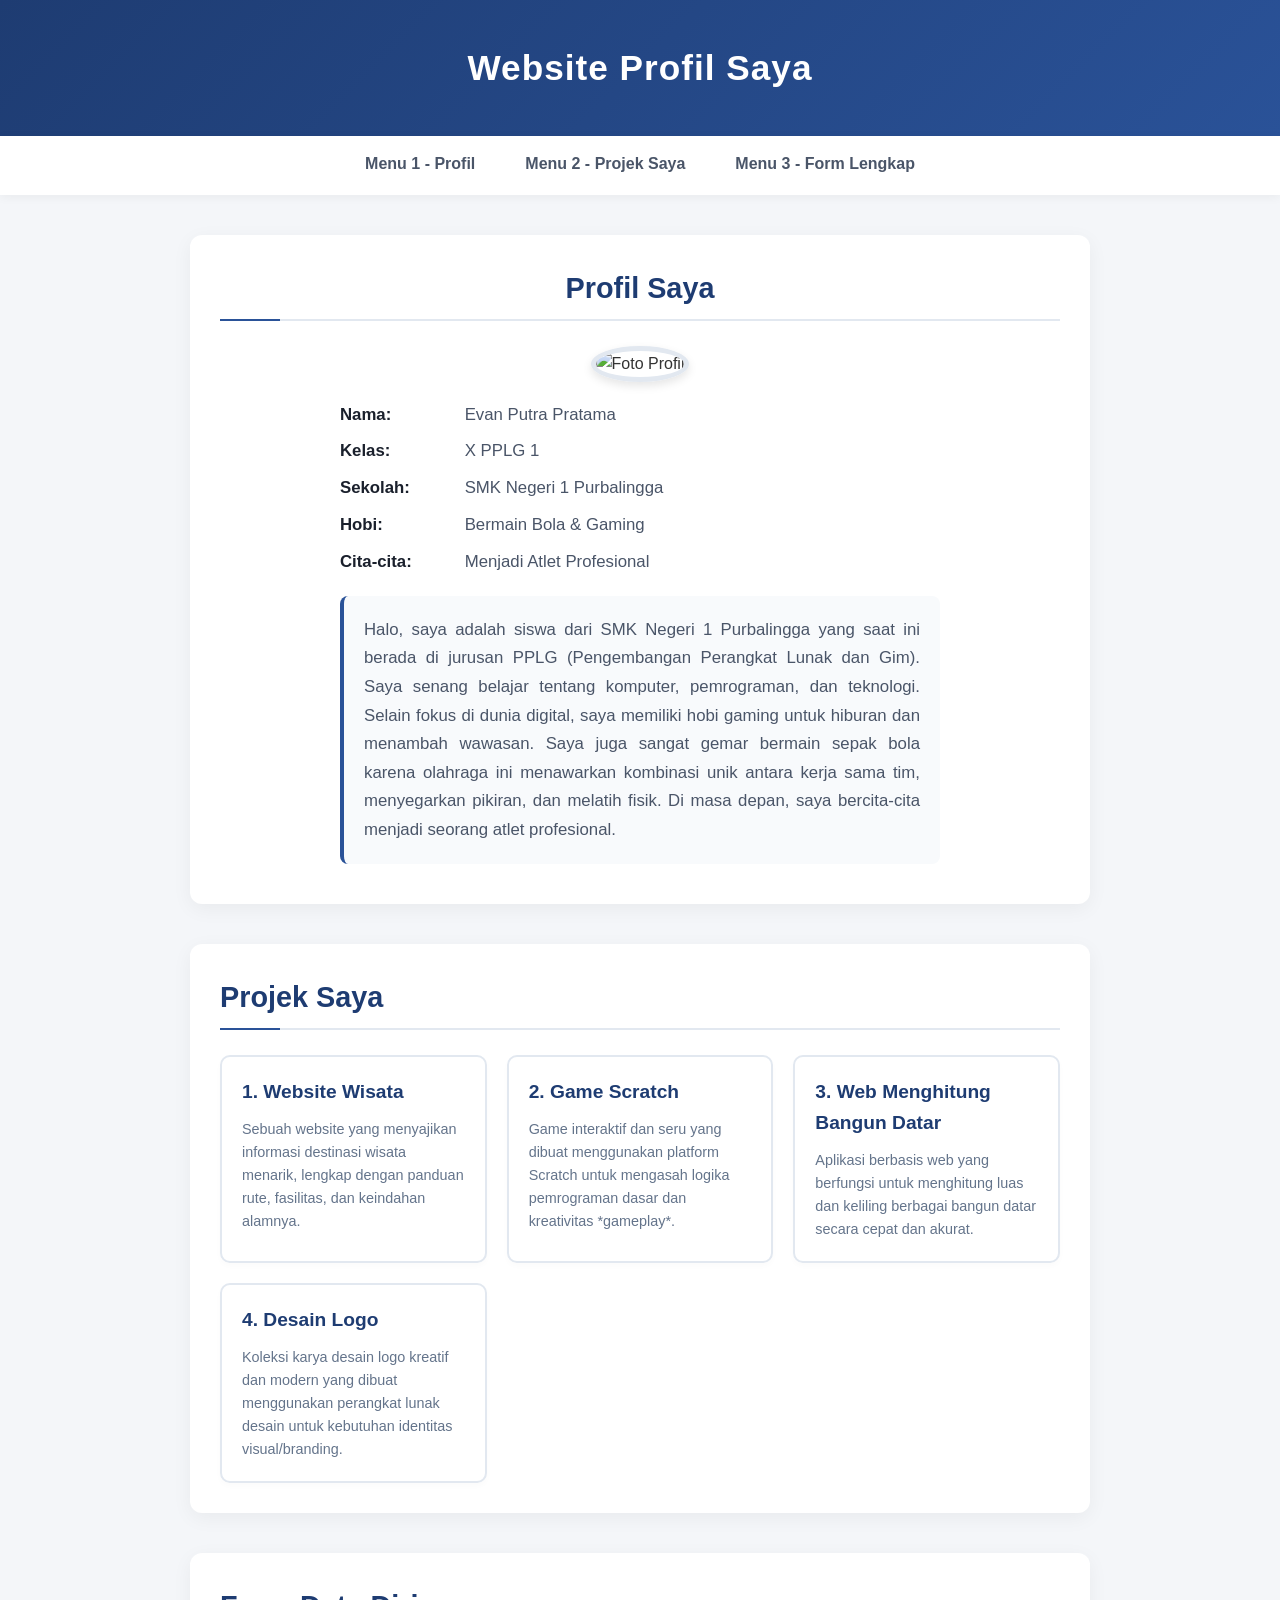
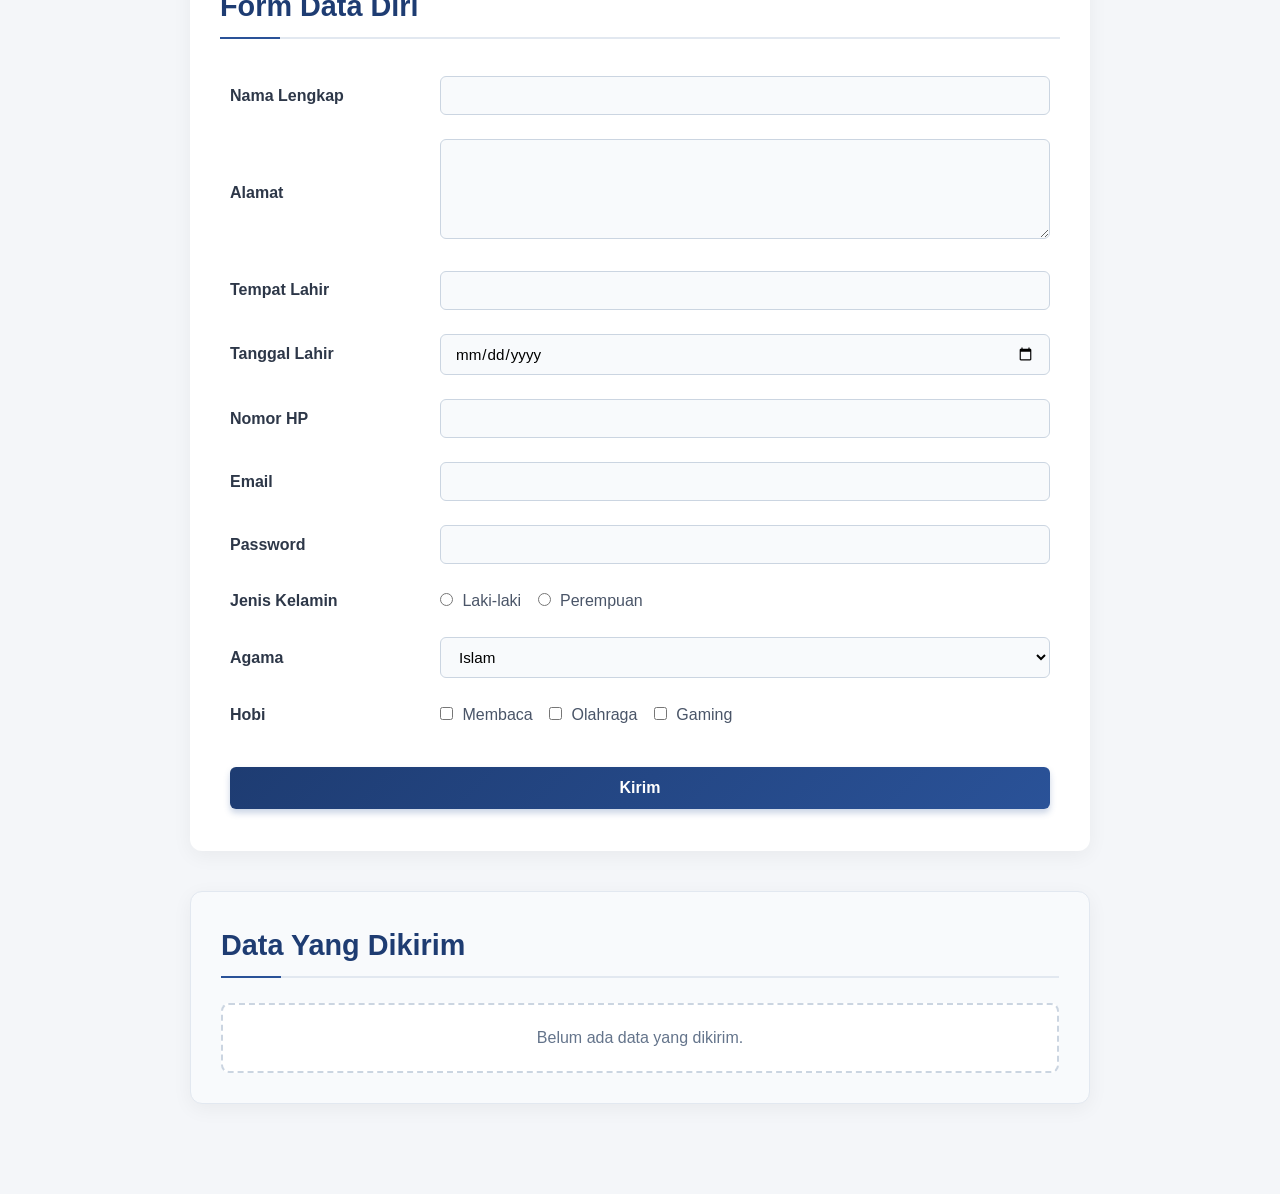
==== evan.html @ f022efb5 "Add files via upload" ====
<!DOCTYPE html>
<html lang="id">
<head>
    <meta charset="UTF-8">
    <meta name="viewport" content="width=device-width, initial-scale=1.0">
    <title>Website Profil dan Form</title>
    <link rel="stylesheet" href="evan.css">
</head>
<body>

    <header>
        <h1>Website Profil Saya</h1>
    </header>

    <nav>
        <a href="#profil">Menu 1 - Profil</a>
        <a href="#projek">Menu 2 - Projek Saya</a> <a href="#form">Menu 3 - Form Lengkap</a>
    </nav>

    <section id="profil" class="profil">
        <h2>Profil Saya</h2>
        <img src="c:\Users\Hype AMD\Downloads\foto_png.png" alt="Foto Profil">
        <p><b>Nama:</b> Evan Putra Pratama</p>
        <p><b>Kelas:</b> X PPLG 1</p>
        <p><b>Sekolah:</b> SMK Negeri 1 Purbalingga</p>
        <p><b>Hobi:</b> Bermain Bola & Gaming</p>
        <p><b>Cita-cita:</b> Menjadi Atlet Profesional</p>
        <p>
            Halo, saya adalah siswa dari SMK Negeri 1 Purbalingga yang saat ini berada di jurusan PPLG (Pengembangan Perangkat Lunak dan Gim). 
            Saya senang belajar tentang komputer, pemrograman, dan teknologi. Selain fokus di dunia digital, saya memiliki hobi gaming 
            untuk hiburan dan menambah wawasan. Saya juga sangat gemar bermain sepak bola karena olahraga ini menawarkan kombinasi unik 
            antara kerja sama tim, menyegarkan pikiran, dan melatih fisik. Di masa depan, saya bercita-cita menjadi seorang atlet profesional.
        </p>
    </section>

    <section id="projek" class="projek-container">
        <h2>Projek Saya</h2>
        <div class="projek-grid">
            
            <div class="projek-item">
                <h3>1. Website Wisata</h3>
                <p>Sebuah website yang menyajikan informasi destinasi wisata menarik, lengkap dengan panduan rute, fasilitas, dan keindahan alamnya.</p>
                </div>

            <div class="projek-item">
                <h3>2. Game Scratch</h3>
                <p>Game interaktif dan seru yang dibuat menggunakan platform Scratch untuk mengasah logika pemrograman dasar dan kreativitas *gameplay*.</p>
            </div>

            <div class="projek-item">
                <h3>3. Web Menghitung Bangun Datar</h3>
                <p>Aplikasi berbasis web yang berfungsi untuk menghitung luas dan keliling berbagai bangun datar secara cepat dan akurat.</p>
            </div>

            <div class="projek-item">
                <h3>4. Desain Logo</h3>
                <p>Koleksi karya desain logo kreatif dan modern yang dibuat menggunakan perangkat lunak desain untuk kebutuhan identitas visual/branding.</p>
            </div>

        </div>
    </section>

    <section id="form">
        <h2>Form Data Diri</h2>
        <form id="mainForm">
            <table>
                <tr>
                    <td>Nama Lengkap</td>
                    <td><input type="text" id="inputNama" required></td>
                </tr>
                <tr>
                    <td>Alamat</td>
                    <td><textarea id="inputAlamat" required></textarea></td>
                </tr>
                <tr>
                    <td>Tempat Lahir</td>
                    <td><input type="text" id="inputTempat" required></td>
                </tr>
                <tr>
                    <td>Tanggal Lahir</td>
                    <td><input type="date" id="inputTanggal" required></td>
                </tr>
                <tr>
                    <td>Nomor HP</td>
                    <td><input type="tel" id="inputHP" required></td>
                </tr>
                <tr>
                    <td>Email</td>
                    <td><input type="email" id="inputEmail" required></td>
                </tr>
                <tr>
                    <td>Password</td>
                    <td><input type="password" id="inputPassword" required></td>
                </tr>
                <tr>
                    <td>Jenis Kelamin</td>
                    <td>
                        <input type="radio" name="jk" value="Laki-laki" required> Laki-laki
                        <input type="radio" name="jk" value="Perempuan"> Perempuan
                    </td>
                </tr>
                <tr>
                    <td>Agama</td>
                    <td>
                        <select id="inputAgama">
                            <option value="Islam">Islam</option>
                            <option value="Kristen">Kristen</option>
                            <option value="Katolik">Katolik</option>
                            <option value="Hindu">Hindu</option>
                            <option value="Buddha">Buddha</option>
                        </select>
                    </td>
                </tr>
                <tr>
                    <td>Hobi</td>
                    <td>
                        <input type="checkbox" name="hobi" value="Membaca"> Membaca
                        <input type="checkbox" name="hobi" value="Olahraga"> Olahraga
                        <input type="checkbox" name="hobi" value="Gaming"> Gaming
                    </td>
                </tr>
                <tr>
                    <td colspan="2">
                        <button type="submit">Kirim</button>
                    </td>
                </tr>
            </table>
        </form>
    </section>

    <section id="hasilData">
        <h2>Data Yang Dikirim</h2>
        <div id="output">
            <p>Belum ada data yang dikirim.</p>
        </div>
    </section>

    <script src="evan.js"></script>
</body>
</html>
---- evan.css ----
* {
    box-sizing: border-box;
    margin: 0;
    padding: 0;
}

body {
    font-family: 'Segoe UI', Tahoma, Geneva, Verdana, sans-serif;
    line-height: 1.6;
    color: #333333;
    background-color: #f4f6f9;
    padding-bottom: 50px;
}


header {
    background: linear-gradient(135deg, #1e3c72 0%, #2a5298 100%);
    color: #ffffff;
    text-align: center;
    padding: 40px 20px;
    box-shadow: 0 4px 15px rgba(0, 0, 0, 0.1);
}

header h1 {
    font-size: 2.2rem;
    letter-spacing: 1px;
    font-weight: 700;
}


nav {
    background-color: #ffffff;
    display: flex;
    justify-content: center;
    position: sticky;
    top: 0;
    z-index: 1000;
    box-shadow: 0 2px 10px rgba(0, 0, 0, 0.05);
}

nav a {
    display: block;
    color: #4a5568;
    padding: 15px 25px;
    text-decoration: none;
    font-weight: 600;
    transition: all 0.3s ease;
    border-bottom: 3px solid transparent;
}

nav a:hover {
    color: #2a5298;
    background-color: #f8fafc;
    border-bottom: 3px solid #2a5298;
}


section {
    max-width: 900px;
    margin: 40px auto;
    padding: 30px;
    background-color: #ffffff;
    border-radius: 12px;
    box-shadow: 0 5px 20px rgba(0, 0, 0, 0.05);
}

section h2 {
    color: #1e3c72;
    font-size: 1.8rem;
    margin-bottom: 25px;
    position: relative;
    padding-bottom: 8px;
    border-bottom: 2px solid #e2e8f0;
}

section h2::after {
    content: '';
    position: absolute;
    bottom: -2px;
    left: 0;
    width: 60px;
    height: 2px;
    background-color: #2a5298;
}


.profil {
    text-align: center;
}

.profil img {
    width: 180px;
    height: 180px;
    border-radius: 50%;
    object-fit: cover;
    margin-bottom: 20px;
    border: 5px solid #e2e8f0;
    box-shadow: 0 4px 10px rgba(0, 0, 0, 0.1);
    transition: transform 0.3s ease;
}

.profil img:hover {
    transform: scale(1.05);
}

.profil p {
    font-size: 1.05rem;
    margin-bottom: 10px;
    color: #4a5568;
    text-align: left;
    max-width: 600px;
    margin-left: auto;
    margin-right: auto;
}

.profil p b {
    color: #1a202c;
    display: inline-block;
    width: 120px;
}


.profil p:last-child {
    text-align: justify;
    margin-top: 20px;
    padding: 20px;
    background-color: #f8fafc;
    border-radius: 8px;
    border-left: 4px solid #2a5298;
    line-height: 1.7;
}


.projek-grid {
    display: grid;
    grid-template-columns: repeat(auto-fit, minmax(200px, 1fr));
    gap: 20px;
    margin-top: 20px;
}

.projek-item {
    background-color: #ffffff;
    border: 2px solid #e2e8f0; 
    border-radius: 10px;
    padding: 20px;
    box-shadow: 0 3px 6px rgba(0, 0, 0, 0.02);
    transition: all 0.3s ease;
}


.projek-item:hover {
    border-color: #2a5298;
    transform: translateY(-5px); 
    box-shadow: 0 10px 20px rgba(42, 82, 152, 0.12); 
}

.projek-item h3 {
    color: #1e3c72;
    font-size: 1.2rem;
    margin-bottom: 10px;
    font-weight: 600;
}

.projek-item p {
    color: #64748b;
    font-size: 0.9rem;
    line-height: 1.6;
}


form {
    width: 100%;
}

table {
    width: 100%;
    border-collapse: collapse;
}

td {
    padding: 12px 10px;
    vertical-align: middle;
    color: #4a5568;
}

td:first-child {
    width: 25%;
    font-weight: 600;
    color: #2d3748;
}

/* Desain Input Form */
input[type="text"],
input[type="date"],
input[type="tel"],
input[type="email"],
input[type="password"],
textarea,
select {
    width: 100%;
    padding: 10px 14px;
    border: 1px solid #cbd5e1;
    border-radius: 6px;
    font-family: inherit;
    font-size: 0.95rem;
    background-color: #f8fafc;
    transition: all 0.3s ease;
}

/* Efek saat form diklik/fokus */
input:focus,
textarea:focus,
select:focus {
    outline: none;
    border-color: #2a5298;
    background-color: #ffffff;
    box-shadow: 0 0 0 3px rgba(42, 82, 152, 0.15);
}

textarea {
    height: 100px;
    resize: vertical;
}


input[type="radio"],
input[type="checkbox"] {
    margin-right: 5px;
    margin-left: 12px;
    cursor: pointer;
}

input[type="radio"]:first-child,
input[type="checkbox"]:first-child {
    margin-left: 0;
}


button[type="submit"] {
    background: linear-gradient(135deg, #1e3c72 0%, #2a5298 100%);
    color: white;
    border: none;
    padding: 12px 30px;
    font-size: 1rem;
    font-weight: 600;
    border-radius: 6px;
    cursor: pointer;
    box-shadow: 0 4px 6px rgba(42, 82, 152, 0.25);
    transition: all 0.3s ease;
    width: 100%;
    margin-top: 15px;
}

button[type="submit"]:hover {
    opacity: 0.95;
    transform: translateY(-2px);
}


#hasilData {
    background-color: #f8fafc;
    border: 1px solid #e2e8f0;
}

#output {
    background-color: #ffffff;
    padding: 20px;
    border-radius: 8px;
    border: 2px dashed #cbd5e1;
    color: #64748b;
    text-align: center;
}


@media (max-width: 768px) {
    section {
        margin: 20px 15px;
        padding: 20px;
    }

    nav {
        flex-direction: column;
    }

    nav a {
        width: 100%;
        text-align: center;
        padding: 12px;
    }

    .projek-grid {
        grid-template-columns: 1fr; 
    }

    td {
        display: block;
        width: 100% !important;
        padding: 6px 0;
    }
    
    td:first-child {
        margin-top: 10px;
    }
}
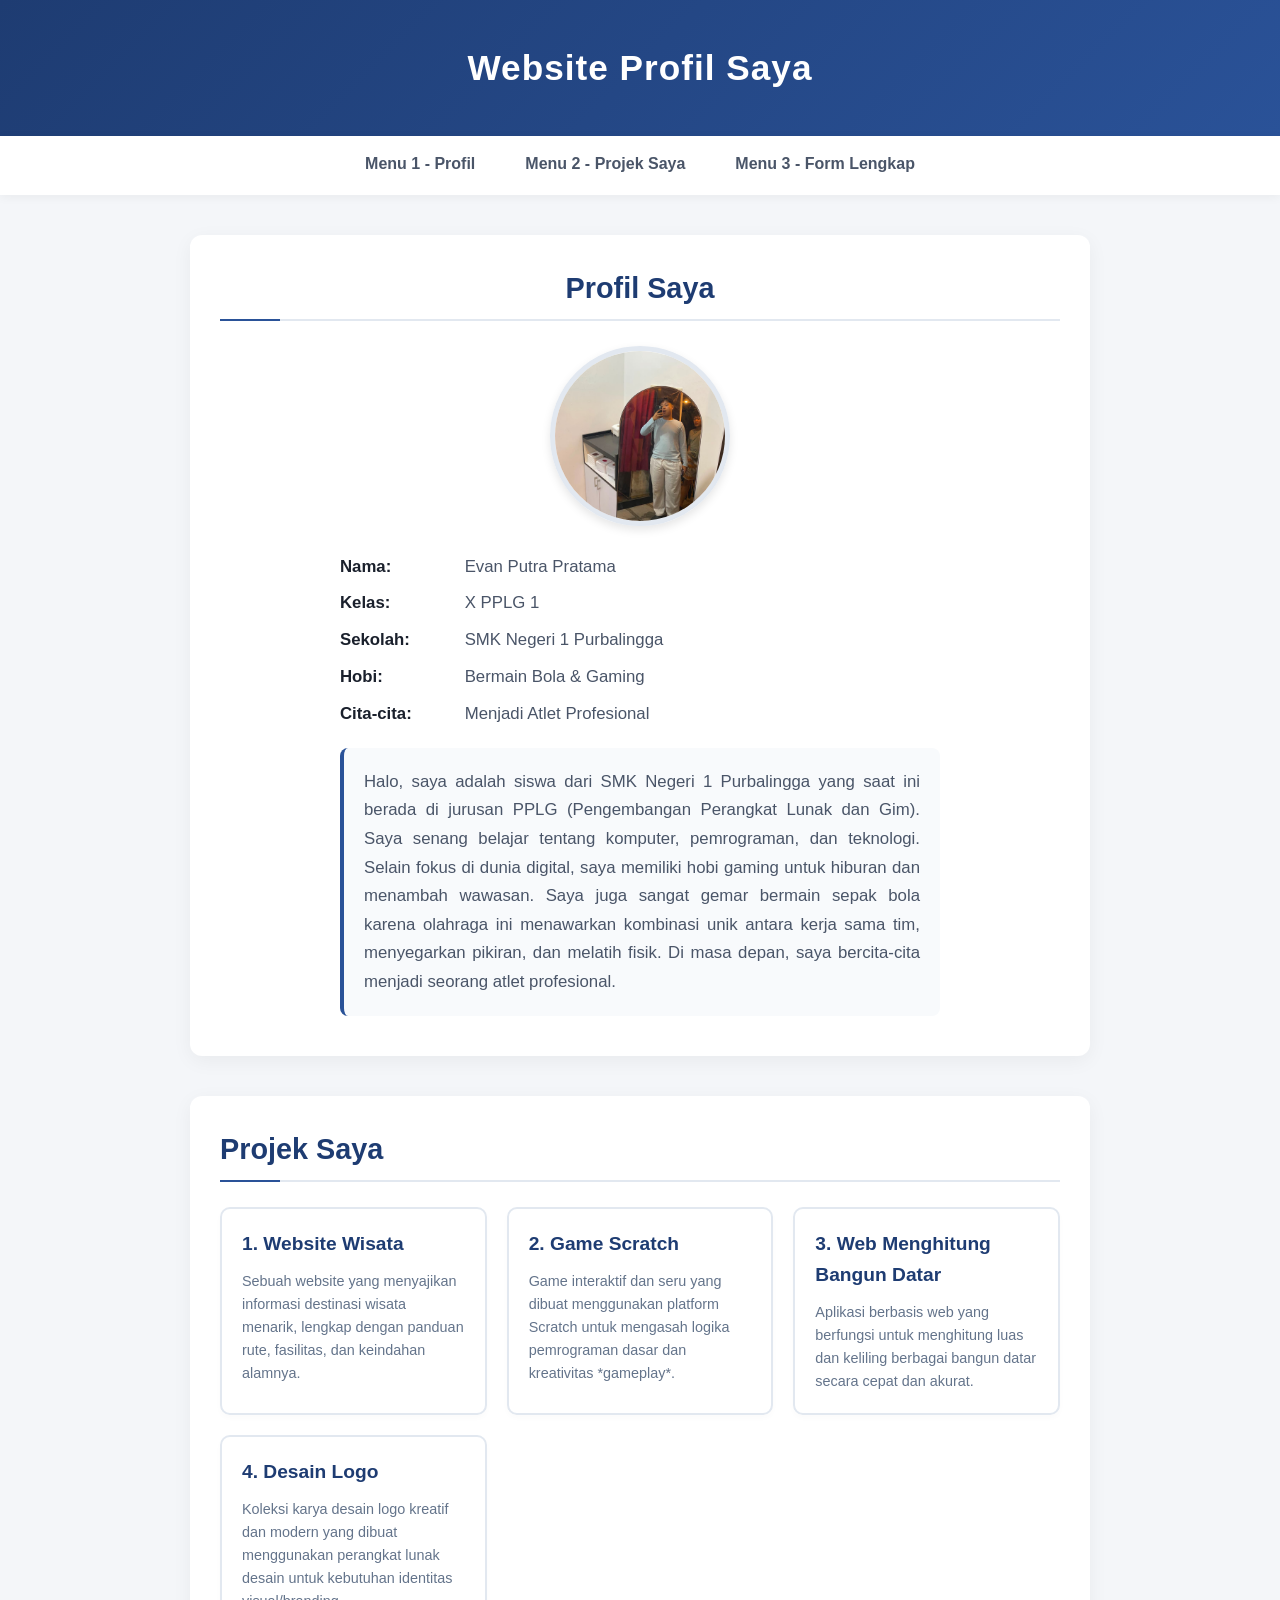
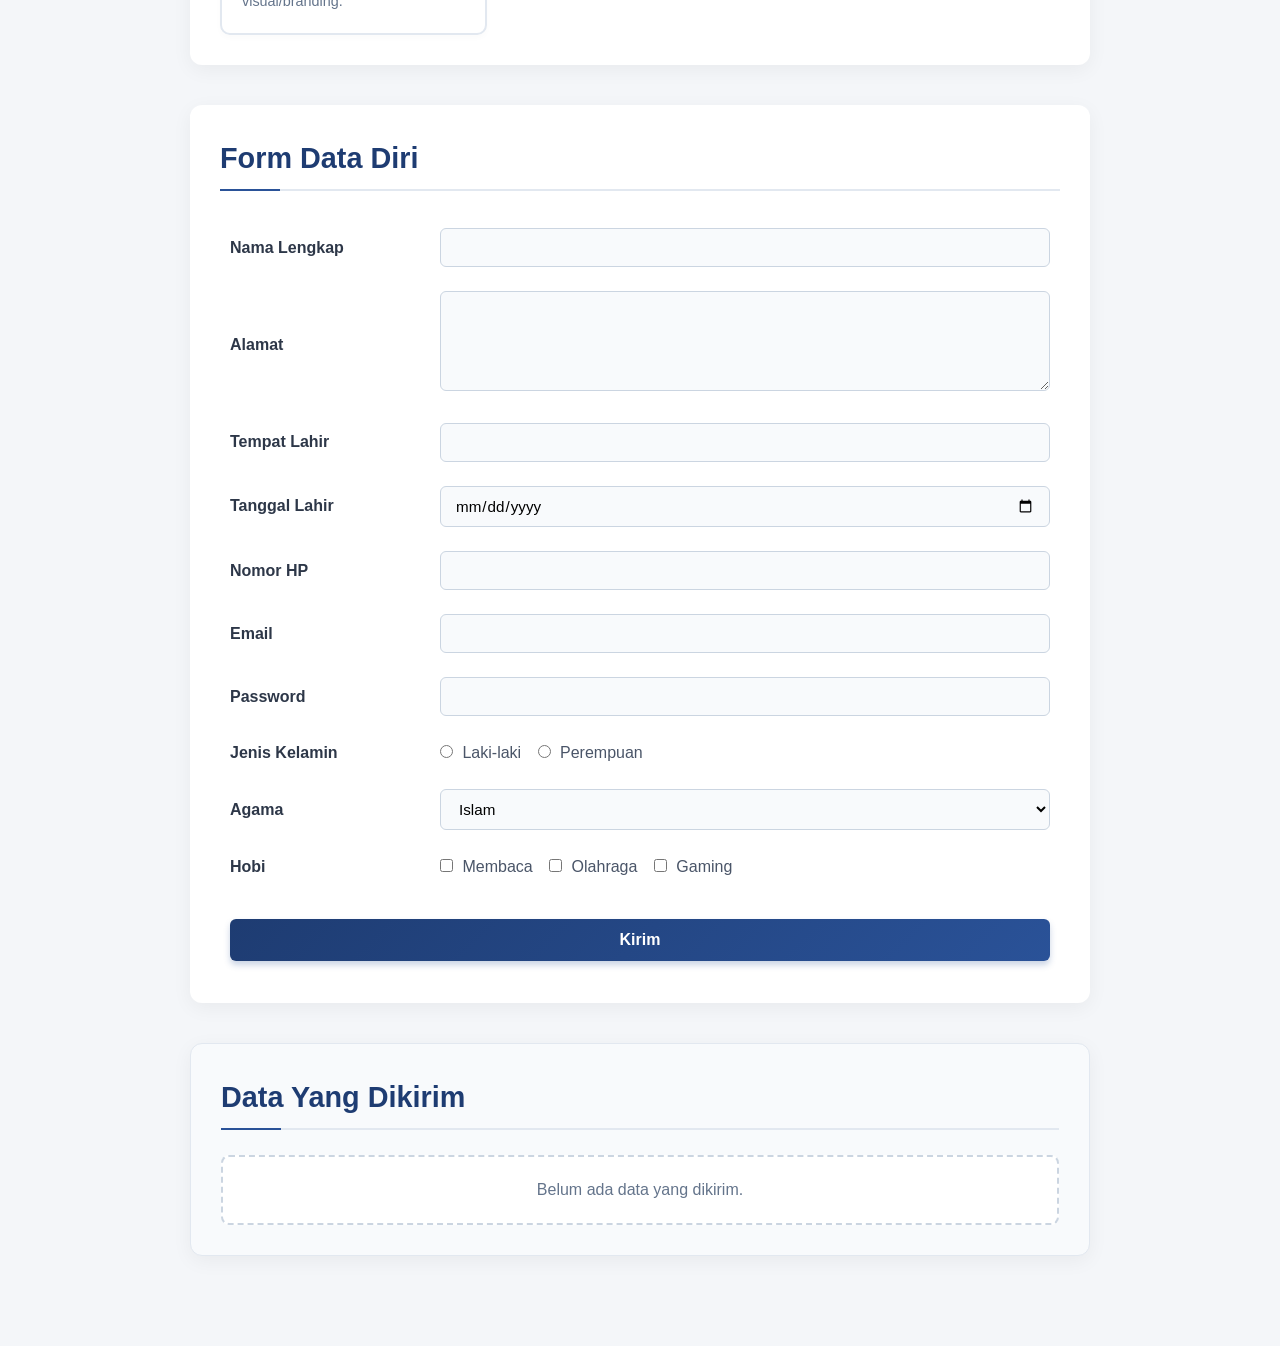
==== commit dea300b4: "Update evan.html" ====
--- a/evan.html
+++ b/evan.html
@@ -19,7 +19,7 @@
 
     <section id="profil" class="profil">
         <h2>Profil Saya</h2>
-        <img src="c:\Users\Hype AMD\Downloads\foto_png.png" alt="Foto Profil">
+        <img src="foto_png.png" alt="Foto Profil">
         <p><b>Nama:</b> Evan Putra Pratama</p>
         <p><b>Kelas:</b> X PPLG 1</p>
         <p><b>Sekolah:</b> SMK Negeri 1 Purbalingga</p>
@@ -137,4 +137,4 @@
 
     <script src="evan.js"></script>
 </body>
-</html>+</html>
